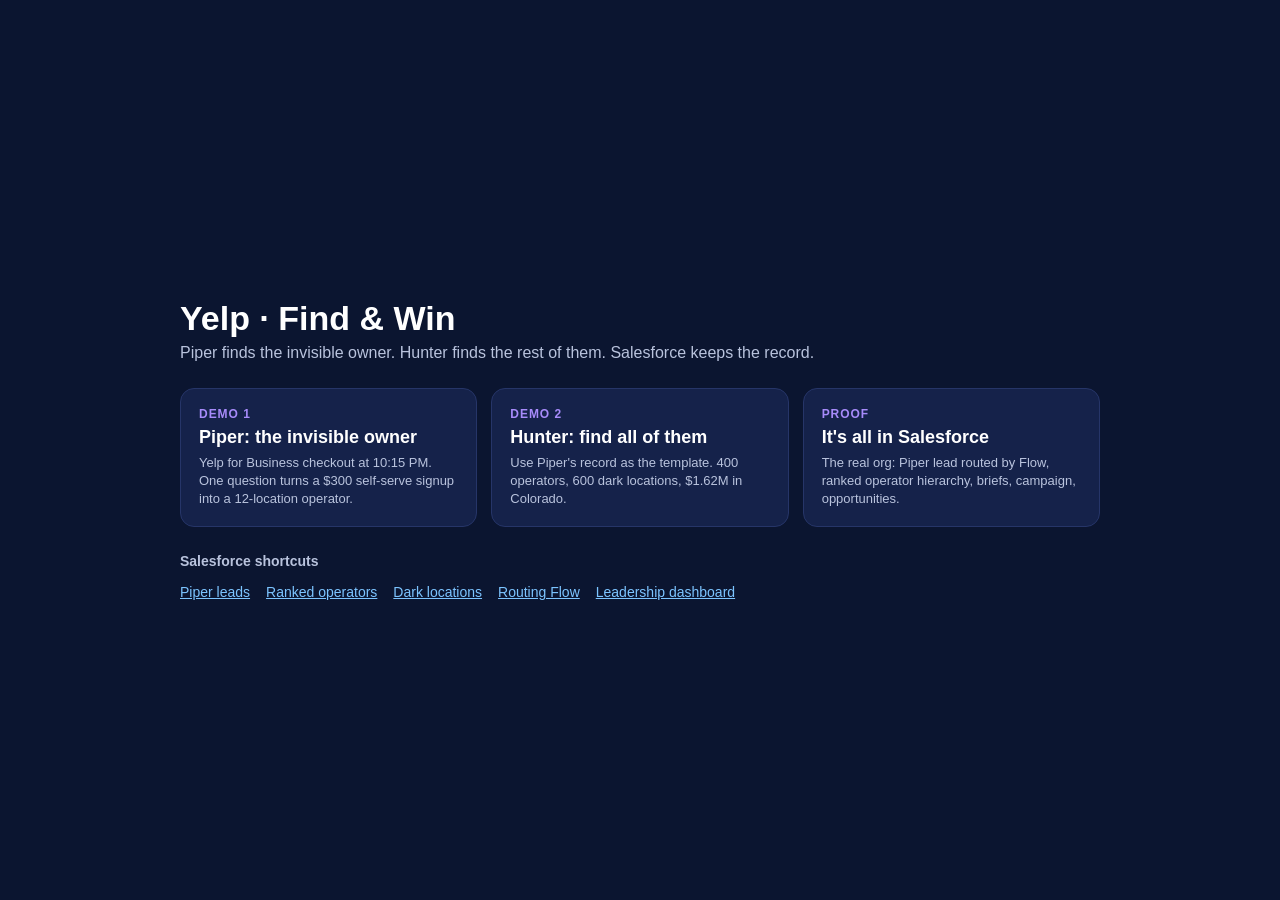
==== prototypes/index.html @ d53206a3 "Recast Hunter around Tom Jones and add leadership dashboard - Tom Jones (Colorado sales lead) owns P" ====
<!DOCTYPE html>
<html lang="en">
<head>
<meta charset="utf-8">
<meta name="robots" content="noindex, nofollow">
<title>Yelp Find &amp; Win Demo</title>
<style>
  body { font-family: -apple-system, "Helvetica Neue", Arial, sans-serif; background: #0b1530; color: #fff; margin: 0; min-height: 100vh; display: grid; place-items: center; }
  main { width: min(920px, 92vw); }
  h1 { font-size: 34px; margin: 0 0 6px; } p { color: #b9c3dd; margin: 0 0 26px; }
  .grid { display: grid; grid-template-columns: repeat(3, 1fr); gap: 14px; }
  a.card { display: block; text-decoration: none; color: inherit; background: #15224a; border: 1px solid #263568; border-radius: 14px; padding: 18px; transition: .2s; }
  a.card:hover { transform: translateY(-2px); border-color: #8a3ffc; }
  .n { font-size: 12px; color: #a78bfa; font-weight: 700; letter-spacing: .08em; }
  h2 { margin: 6px 0 6px; font-size: 18px; } .d { color: #b9c3dd; font-size: 13px; line-height: 1.4; }
  .sf { margin-top: 26px; } .sf h3 { font-size: 14px; color: #b9c3dd; font-weight: 600; } .sf a { color: #7cc4ff; margin-right: 16px; font-size: 14px; }
</style>
</head>
<body>
<main>
  <h1>Yelp · Find &amp; Win</h1>
  <p>Piper finds the invisible owner. Hunter finds the rest of them. Salesforce keeps the record.</p>
  <div class="grid">
    <a class="card" href="piper.html"><div class="n">DEMO 1</div><h2>Piper: the invisible owner</h2><div class="d">Yelp for Business checkout at 10:15 PM. One question turns a $300 self-serve signup into a 12-location operator.</div></a>
    <a class="card" href="hunter.html"><div class="n">DEMO 2</div><h2>Hunter: find all of them</h2><div class="d">Use Piper's record as the template. 400 operators, 600 dark locations, $1.62M in Colorado.</div></a>
    <a class="card" id="sf" target="_blank"><div class="n">PROOF</div><h2>It's all in Salesforce</h2><div class="d">The real org: Piper lead routed by Flow, ranked operator hierarchy, briefs, campaign, opportunities.</div></a>
  </div>
  <div class="sf"><h3>Salesforce shortcuts</h3><div id="links"></div></div>
</main>
<script src="data.js"></script>
<script>
  const u = YELP_DATA.org_url, L = [
    ["Piper leads", "/lightning/o/Lead/list?filterName=Piper_Multi_Location_Leads"],
    ["Ranked operators", "/lightning/o/Account/list?filterName=Hunter_Colorado_Operators"],
    ["Dark locations", "/lightning/o/Account/list?filterName=Hunter_Dark_Locations"],
    ["Routing Flow", "/lightning/setup/Flows/home"],
    ["Leadership dashboard", "/lightning/r/Dashboard/01Zg8000004BuMLEA0/view"],
  ];
  document.getElementById("sf").href = u + L[1][1];
  document.getElementById("links").innerHTML = L.map(([t, p]) => `<a target="_blank" href="${u}${p}">${t}</a>`).join("");
</script>
</body>
</html>
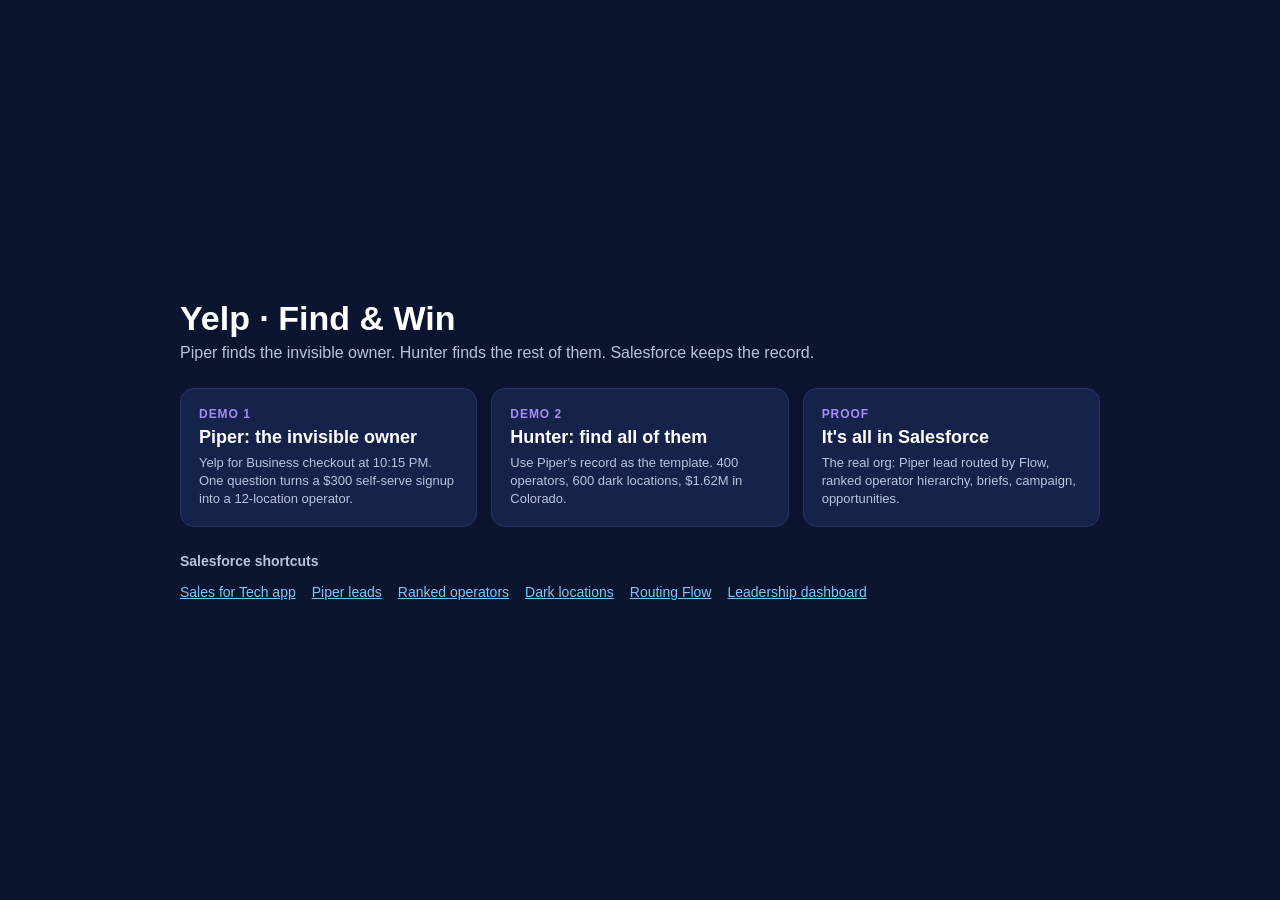
==== commit a890d78e: "Put the demo in the Sales for Tech app - Yelp Agent Signals Dynamic Forms section on the Sales for T" ====
--- a/prototypes/index.html
+++ b/prototypes/index.html
@@ -30,6 +30,7 @@
 <script src="data.js"></script>
 <script>
   const u = YELP_DATA.org_url, L = [
+    ["Sales for Tech app", "/lightning/app/06mg800000AlQvwAAF"],
     ["Piper leads", "/lightning/o/Lead/list?filterName=Piper_Multi_Location_Leads"],
     ["Ranked operators", "/lightning/o/Account/list?filterName=Hunter_Colorado_Operators"],
     ["Dark locations", "/lightning/o/Account/list?filterName=Hunter_Dark_Locations"],
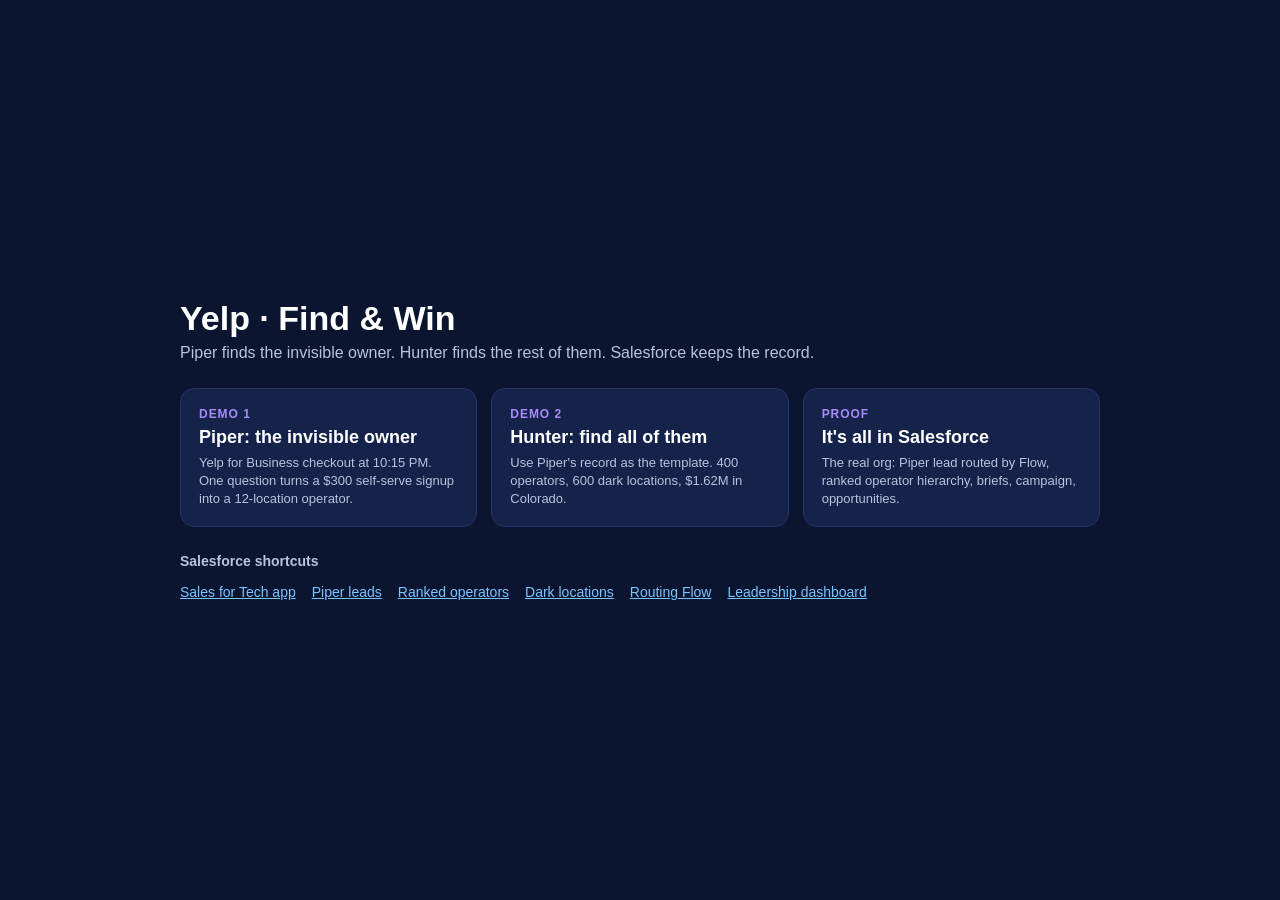
==== commit 68236303: "Type prompts at 400 WPM using elapsed time; version script URLs Typing speed is computed from elapse" ====
--- a/prototypes/index.html
+++ b/prototypes/index.html
@@ -27,7 +27,7 @@
   </div>
   <div class="sf"><h3>Salesforce shortcuts</h3><div id="links"></div></div>
 </main>
-<script src="data.js"></script>
+<script src="data.js?v=20261020c"></script>
 <script>
   const u = YELP_DATA.org_url, L = [
     ["Sales for Tech app", "/lightning/app/06mg800000AlQvwAAF"],
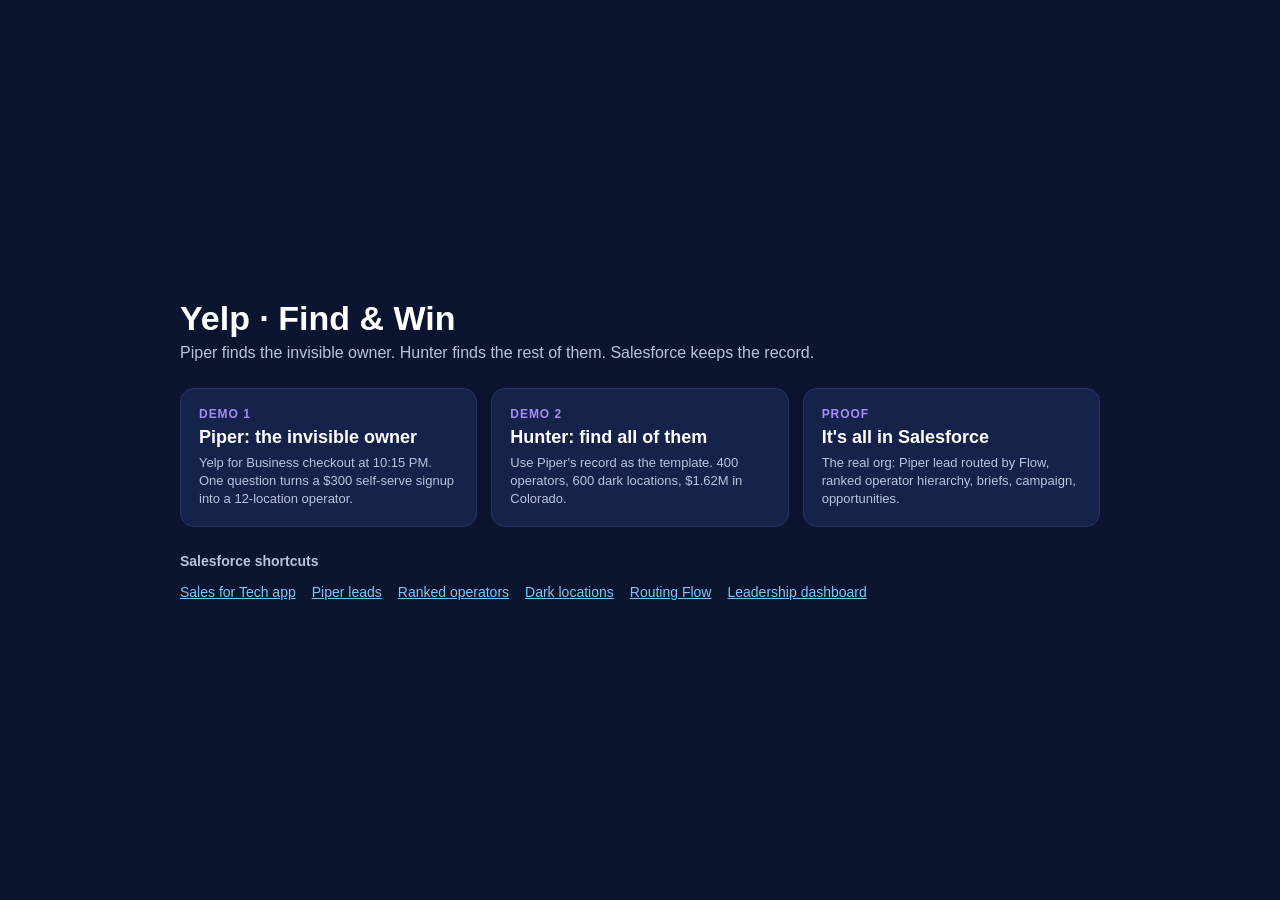
==== commit 17b88e99: "Revert typing speed to the pre-WPM version Restores presenter.js from c95f93f; bumps script version " ====
--- a/prototypes/index.html
+++ b/prototypes/index.html
@@ -27,7 +27,7 @@
   </div>
   <div class="sf"><h3>Salesforce shortcuts</h3><div id="links"></div></div>
 </main>
-<script src="data.js?v=20261020c"></script>
+<script src="data.js?v=20261020d"></script>
 <script>
   const u = YELP_DATA.org_url, L = [
     ["Sales for Tech app", "/lightning/app/06mg800000AlQvwAAF"],
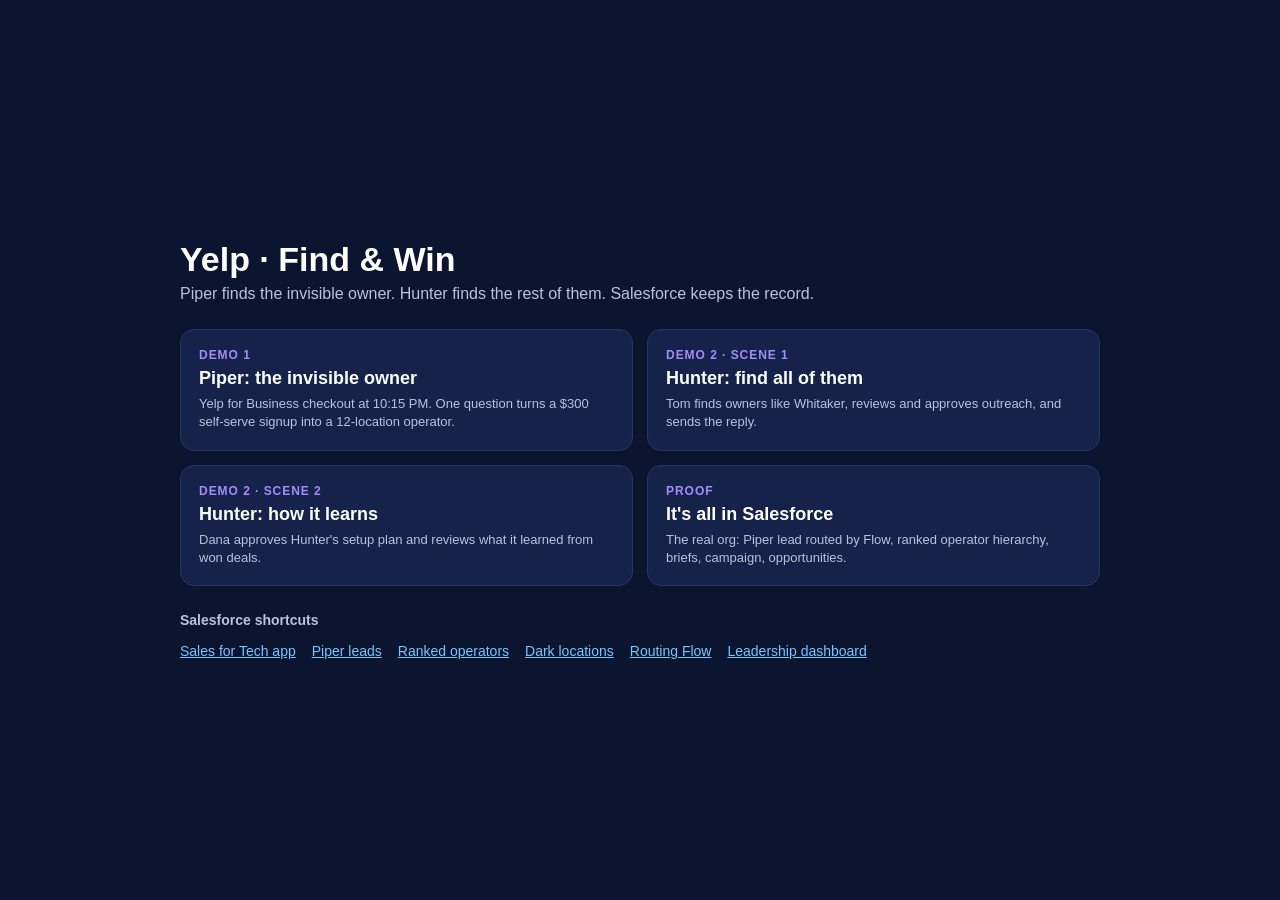
==== commit ab63fb6b: "Rebuild Hunter mockup on the Hunter prototype's screens Scene 1 (hunter.html): seller home, workflow" ====
--- a/prototypes/index.html
+++ b/prototypes/index.html
@@ -8,7 +8,7 @@
   body { font-family: -apple-system, "Helvetica Neue", Arial, sans-serif; background: #0b1530; color: #fff; margin: 0; min-height: 100vh; display: grid; place-items: center; }
   main { width: min(920px, 92vw); }
   h1 { font-size: 34px; margin: 0 0 6px; } p { color: #b9c3dd; margin: 0 0 26px; }
-  .grid { display: grid; grid-template-columns: repeat(3, 1fr); gap: 14px; }
+  .grid { display: grid; grid-template-columns: repeat(2, 1fr); gap: 14px; }
   a.card { display: block; text-decoration: none; color: inherit; background: #15224a; border: 1px solid #263568; border-radius: 14px; padding: 18px; transition: .2s; }
   a.card:hover { transform: translateY(-2px); border-color: #8a3ffc; }
   .n { font-size: 12px; color: #a78bfa; font-weight: 700; letter-spacing: .08em; }
@@ -22,12 +22,13 @@
   <p>Piper finds the invisible owner. Hunter finds the rest of them. Salesforce keeps the record.</p>
   <div class="grid">
     <a class="card" href="piper.html"><div class="n">DEMO 1</div><h2>Piper: the invisible owner</h2><div class="d">Yelp for Business checkout at 10:15 PM. One question turns a $300 self-serve signup into a 12-location operator.</div></a>
-    <a class="card" href="hunter.html"><div class="n">DEMO 2</div><h2>Hunter: find all of them</h2><div class="d">Use Piper's record as the template. 400 operators, 600 dark locations, $1.62M in Colorado.</div></a>
+    <a class="card" href="hunter.html"><div class="n">DEMO 2 · SCENE 1</div><h2>Hunter: find all of them</h2><div class="d">Tom finds owners like Whitaker, reviews and approves outreach, and sends the reply.</div></a>
+    <a class="card" href="hunter-admin.html"><div class="n">DEMO 2 · SCENE 2</div><h2>Hunter: how it learns</h2><div class="d">Dana approves Hunter's setup plan and reviews what it learned from won deals.</div></a>
     <a class="card" id="sf" target="_blank"><div class="n">PROOF</div><h2>It's all in Salesforce</h2><div class="d">The real org: Piper lead routed by Flow, ranked operator hierarchy, briefs, campaign, opportunities.</div></a>
   </div>
   <div class="sf"><h3>Salesforce shortcuts</h3><div id="links"></div></div>
 </main>
-<script src="data.js?v=20261020d"></script>
+<script src="data.js?v=20261020e"></script>
 <script>
   const u = YELP_DATA.org_url, L = [
     ["Sales for Tech app", "/lightning/app/06mg800000AlQvwAAF"],
